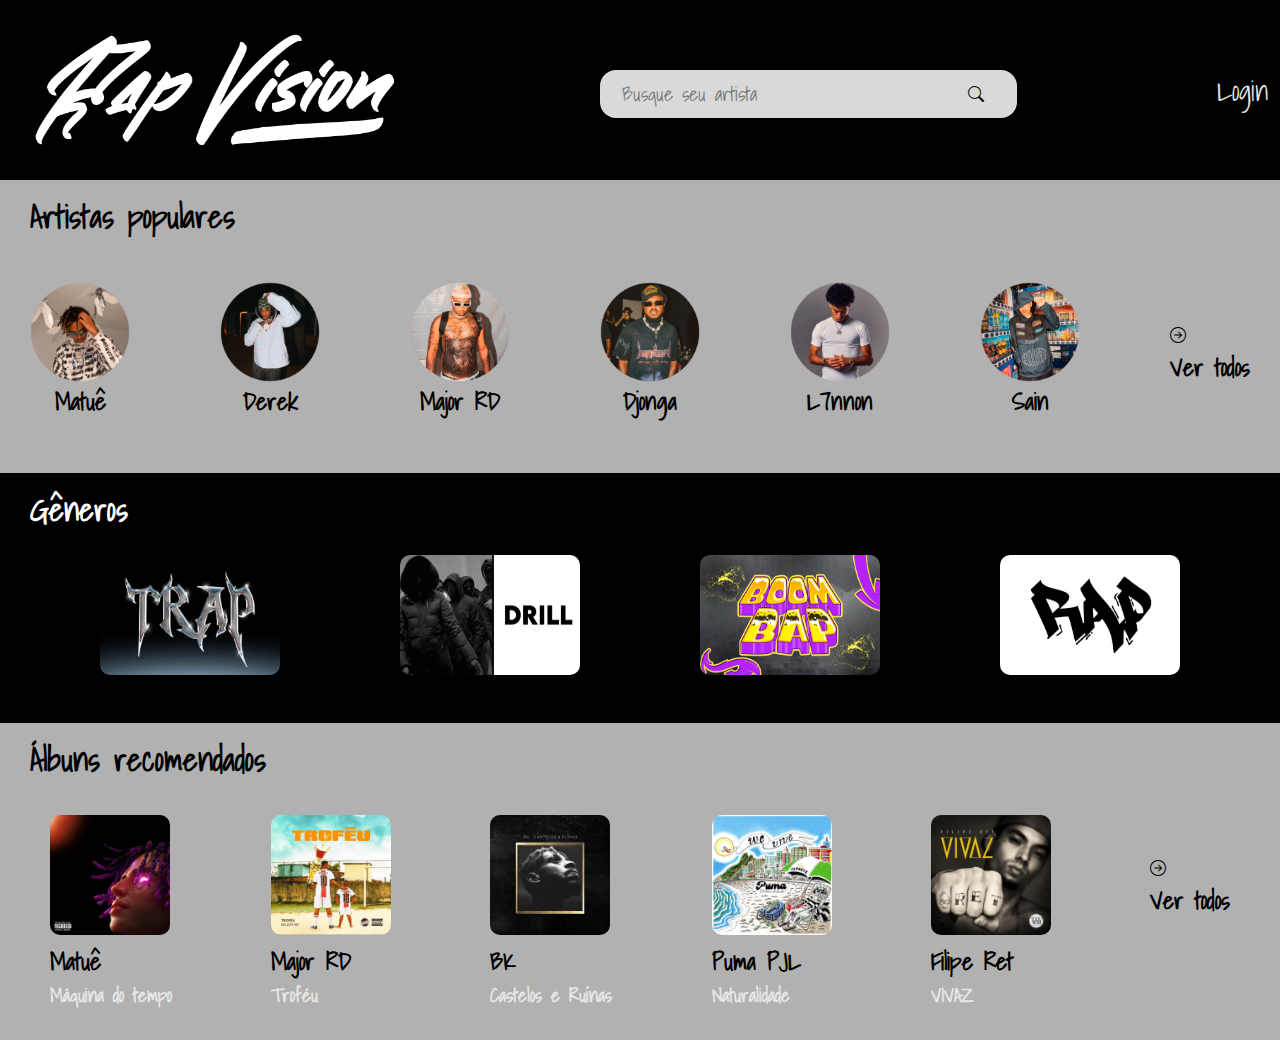
==== index.html @ 78a93616 "iniciando projeto" ====
<!DOCTYPE html>
<html lang="pt-br">
<head>
    <meta charset="UTF-8">
    <meta http-equiv="X-UA-Compatible" content="IE=edge">
    <meta name="viewport" content="width=device-width, initial-scale=1.0">
    <title>Rap Vision</title>
    <link rel="stylesheet" href="style.css">
    <link rel="stylesheet" href="https://cdn.jsdelivr.net/npm/bootstrap-icons@1.11.2/font/bootstrap-icons.min.css">
    <link rel="shortcut icon" href="assets/ic.ico" type="image/x-icon">
</head>
<body>
    <nav>
        <img src="assets/logo.png" alt="logo" >

        <div class="search-wrapper">
            <div class="search">
                <div class="input-wrapper">
                    <input type="text" placeholder="Busque seu artista">
                    <i class="bi bi-search"></i>
                </div>
            </div>
            
        </div>
   
        <div class="login">
            <div class="btn btn-one">
                <span>Login</span>
            </div>
        </div>  
    </nav>
    
    <div class="artistas">
        <h1>Artistas populares</h1>
        <div class="cards">
            <div class="matue">
                <img src="assets/matue.png" alt="matuê">
                <h2>Matuê</h2>
            </div>
            <div class="derek">
                <img src="assets/derek.png" alt="derek">
                <h2>Derek</h2>
            </div>
            <div class="major">
                <img src="assets/major.png" alt="majorrd">
                <h2>Major RD</h2>
            </div>
            <div class="djonga">
                <img src="assets/djonga.png" alt="djonga">
                <h2>Djonga</h2>
            </div>
            <div class="l7">
                <img src="assets/l7.png" alt="l7nnon">
                <h2>L7nnon</h2>
            </div>
            <div class="sain">
                <img src="assets/sain.png" alt="sain">
                <h2>Sain</h2>
            </div>
            <div class="vermais">
                <i class="bi bi-arrow-right-circle"></i>
                <h2>Ver todos</h2>
            </div>
        </div>
    </div>

    <div class="generos">
        <h1>Gêneros</h1>
        <div class="sub-gen">
            <div class="trap">
                <img src="assets/trap.webp" alt="trap">
            </div>
            <div class="drill">
                <img src="assets/drill.webp" alt="drill">
            </div>
            <div class="boom">
                <img src="assets/boombap.webp" alt="boombap">
            </div>
            <div class="rap">
                <img src="assets/rap.webp" alt="rap">
            </div>
        </div>
    </div>

    <div class="albuns">
        <h1>Álbuns recomendados</h1>
        <div class="sub-albuns">
            <div class="album1">
                <img src="assets/maquina_do_tempo.webp" alt="máquina do tempo">
                <h2>Matuê</h2>
                <h3>Máquina do tempo</h3>
            </div>
            <div class="album2">
                <img src="assets/trofeu.webp" alt="troféu">
                <h2>Major RD</h2>
                <h3>Troféu</h3>
            </div>
            <div class="album3">
                <img src="assets/castelos_ruinas.webp" alt="Castelos e Ruínas">
                <h2>BK</h2>
                <h3>Castelos e Ruínas</h3>
            </div>
            <div class="album4">
                <img src="assets/naturalidade.webp" alt="Naturalidade">
                <h2>Puma PJL</h2>
                <h3>Naturalidade</h3>
            </div>
            <div class="album5">
                <img src="assets/vivaz.webp" alt="VIVAZ">
                <h2>Filipe Ret</h2>
                <h3>VIVAZ</h3>
            </div>
            <div class="vermais2">
                <i class="bi bi-arrow-right-circle"></i>
                <h2>Ver todos</h2>
            </div>
        </div>
    </div>
       
</body>
</html>
---- style.css ----
@import url('https://fonts.googleapis.com/css2?family=Lato:wght@400;700&family=Shadows+Into+Light&display=swap');
* {
    font-family: 'Shadows Into Light', cursive;
    margin: 0;
    padding: 0;
    box-sizing: border-box;
}

nav{
    background-color: black;
    width: 100vw;
    height: 180px;
    display: flex;
    align-items: center;
}

nav img{
    margin-left: 30px;
    width: 370px;
    height: 120px;
}

.search-wapper{
    height: 400px;
    display: flex;
    align-items: center;
    justify-content: center;
}

.search {
    width: 417px;
    height: 60px;
    margin-top: 20px;
    margin-left: 200px;
    border: none;
    background-color: #000000;
    
  
}

.input-wrapper{
    padding: 8px 22px;
    display: flex;
    align-items: center;
    gap: 26px;
    background-color: #D9D9D9;
    border-radius: 16px;
}

.input-wrapper i{
    color: rgb(0, 0, 0);
    cursor: pointer;
}

.input-wrapper input{
    background-color: transparent;
    border: none;
    color: rgb(0, 0, 0);
    font-size: 20px;
    width: 320px;
}

.input-wrapper input:focus-visible{
    outline: none;
}

.btn-one {
    font-family: 'Shadows Into Light', cursive;
    font-size: 28px;
    color: #FFF;
    transition: all 0.3s;
    position: relative;
    margin-left: 200px;
    cursor: pointer;
  }
  .btn-one span {
    transition: all 0.3s;
  }
  .btn-one::before {
    content: '';
    position: absolute;
    bottom: 0;
    left: 0;
    width: 100%;
    height: 100%;
    z-index: 1;
    opacity: 0;
    transition: all 0.3s;
    border-top-width: 1px;
    border-bottom-width: 1px;
    border-top-style: solid;
    border-bottom-style: solid;
    border-top-color: rgba(255,255,255,0.5);
    border-bottom-color: rgba(255,255,255,0.5);
    transform: scale(0.1, 1);
  }
  .btn-one:hover span {
    letter-spacing: 2px;
  }
  .btn-one:hover::before {
    opacity: 1; 
    transform: scale(1, 1); 
  }
  .btn-one::after {
    content: '';
    position: absolute;
    bottom: 0;
    left: 0;
    width: 100%;
    height: 100%;
    z-index: 1;
    transition: all 0.3s;
    background-color: rgba(0, 0, 0, 0.1);
  }
  .btn-one:hover::after {
    opacity: 0; 
    transform: scale(0.1, 1);
  }

  .artistas{
    width: 100vw;
    height: 293px;
    background-color: #b1b1b1;
  }

  .artistas h1{
    margin-left: 30px;
    padding-top: 10px;
  }

  .cards{
    display: flex;
    justify-content: space-between;
    margin-top: 40px;
    margin-left: 30px;
    margin-right: 30px;
  }

  .matue{
    display: flex;
    flex-direction: column;
    align-items: center;
    cursor: pointer;
  }

  .matue img{
    width: 100px;
    height: 100px;
  }

  .derek{
    display: flex;
    flex-direction: column;
    align-items: center;
    cursor: pointer;
  }

  .derek img{
    width: 100px;
    height: 100px;
  }

  .major{
    display: flex;
    flex-direction: column;
    align-items: center;
    cursor: pointer;
  }

  .major img{
    width: 100px;
    height: 100px;
  }

  .djonga{
    display: flex;
    flex-direction: column;
    align-items: center;
    cursor: pointer;
  }

  .djonga img{
    width: 100px;
    height: 100px;
  }

  .l7{
    display: flex;
    flex-direction: column;
    align-items: center;
    cursor: pointer;
  }

  .l7 img{
    width: 100px;
    height: 100px;
  }

  .sain{
    display: flex;
    flex-direction: column;
    align-items: center;
    cursor: pointer;
  }

  .sain img{
    width: 100px;
    height: 100px;
  }

  .generos{
    background-color: #000000;
    width: 100vw;
    height: 250px;
  }

  .generos h1{
    color: white;
    margin-left: 30px;
    padding-top: 10px;
  }

  .sub-gen{
    display: flex;
    justify-content: space-around;
    margin-left: 40px;
    margin-right: 40px;
    margin-top: 20px;
  }

  .sub-gen img{
    width: 180px;
    height: 120px;
    border-radius: 10px;
  }

  .albuns{
    width: 100vw;
    height: 317px;
    background-color: #b1b1b1;
  }

  .albuns h1{
    margin-left: 30px;
    padding-top: 10px;
  }

  .albuns h3{
    color: rgb(231, 231, 231);
  }

  .sub-albuns{
    display: flex;
    justify-content: space-around;
    margin-top: 30px;
  }

  .albuns img{
    width: 120px;
    height: 120px;
    border-radius: 10px;
  }

  .vermais{
    margin-top: 40px;
    cursor: pointer;
  }

  .vermais2{
    margin-top: 40px;
    cursor: pointer;
  }
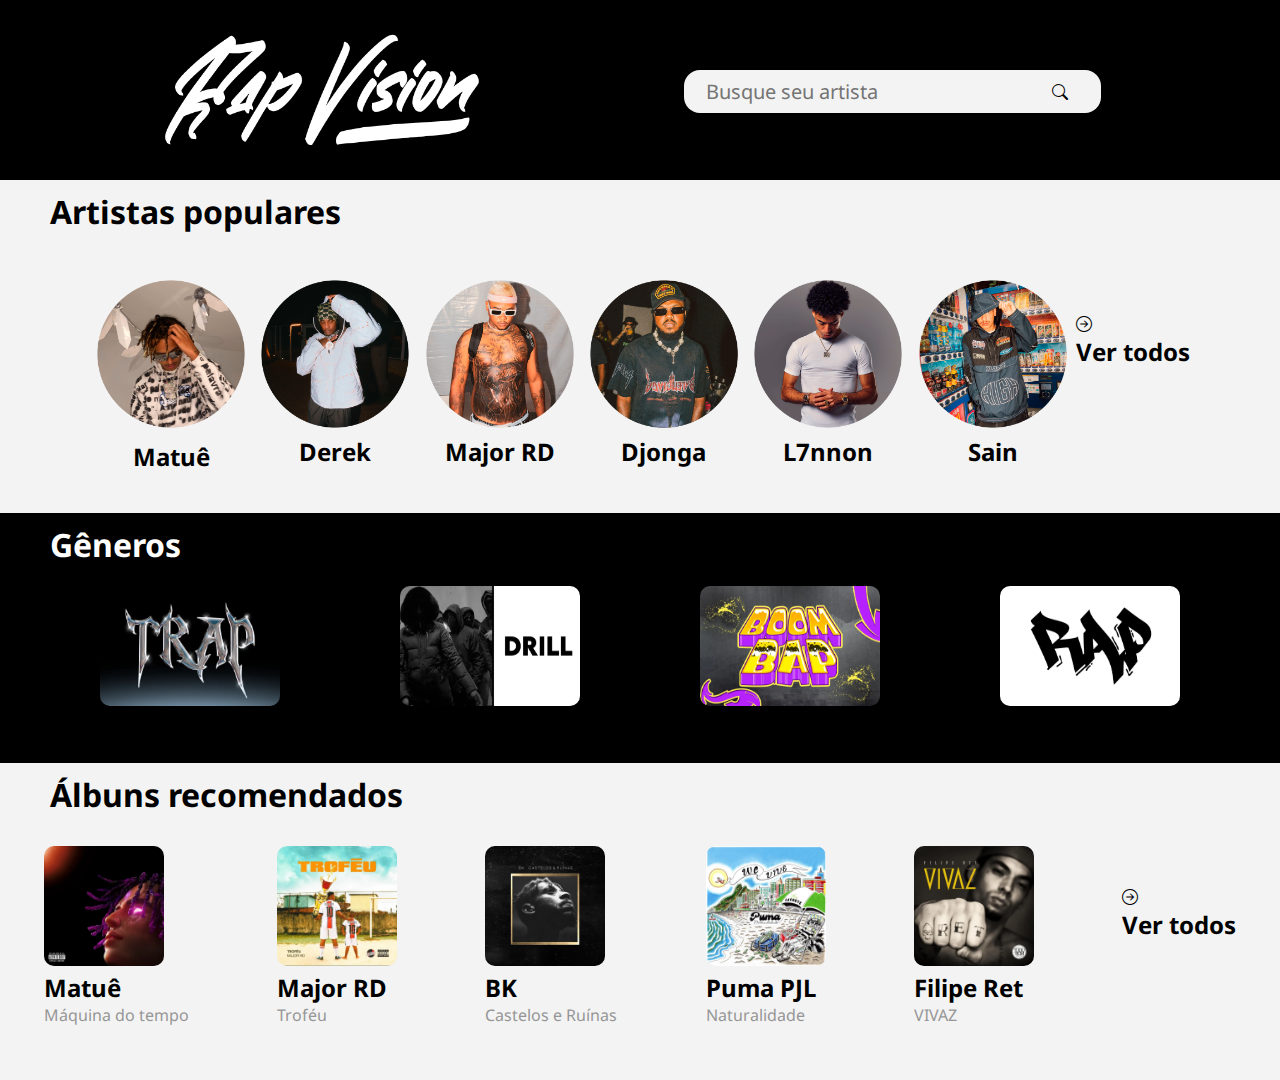
==== commit 014e0bb8: "atualizando" ====
--- a/index.html
+++ b/index.html
@@ -34,8 +34,10 @@
         <h1>Artistas populares</h1>
         <div class="cards">
             <div class="matue">
-                <img src="assets/matue.png" alt="matuê">
-                <h2>Matuê</h2>
+                <a href="matue.html">
+                    <img src="assets/matue.png" alt="matuê">
+                    <h2>Matuê</h2>
+                </a>
             </div>
             <div class="derek">
                 <img src="assets/derek.png" alt="derek">
--- a/style.css
+++ b/style.css
@@ -1,9 +1,11 @@
-@import url('https://fonts.googleapis.com/css2?family=Lato:wght@400;700&family=Shadows+Into+Light&display=swap');
+@import url('https://fonts.googleapis.com/css2?family=Noto+Sans:wght@300;400;500;600;700;800&display=swap');
+
 * {
-    font-family: 'Shadows Into Light', cursive;
+    font-family: 'Noto Sans', sans-serif;
     margin: 0;
     padding: 0;
     box-sizing: border-box;
+    
 }
 
 nav{
@@ -15,7 +17,7 @@
 }
 
 nav img{
-    margin-left: 30px;
+    margin-left: 160px;
     width: 370px;
     height: 120px;
 }
@@ -43,7 +45,7 @@
     display: flex;
     align-items: center;
     gap: 26px;
-    background-color: #D9D9D9;
+    background-color: #f3f3f3;
     border-radius: 16px;
 }
 
@@ -119,21 +121,29 @@
 
   .artistas{
     width: 100vw;
-    height: 293px;
-    background-color: #b1b1b1;
+    height: 333px;
+    background-color: #f3f3f3;
   }
 
   .artistas h1{
-    margin-left: 30px;
+    margin-left: 50px;
     padding-top: 10px;
+ 
   }
 
   .cards{
     display: flex;
     justify-content: space-between;
     margin-top: 40px;
-    margin-left: 30px;
-    margin-right: 30px;
+    margin-left: 90px;
+    margin-right: 90px;
+    
+  }
+
+  .cards a{
+    text-decoration: none;
+    color: black;
+    text-align: center;
   }
 
   .matue{
@@ -141,11 +151,21 @@
     flex-direction: column;
     align-items: center;
     cursor: pointer;
+    overflow: hidden;
   }
 
   .matue img{
-    width: 100px;
-    height: 100px;
+    width: 150px;
+    height: 150px;
+    -webkit-transition: .5s ease; 
+    transition: .5s ease;
+    margin: 6px;
+
+  }
+
+  .matue img:hover{
+    -webkit-transform: scale(1.1);
+    transform: scale(1.1);
   }
 
   .derek{
@@ -153,11 +173,21 @@
     flex-direction: column;
     align-items: center;
     cursor: pointer;
+    overflow: hidden;
   }
 
   .derek img{
-    width: 100px;
-    height: 100px;
+    width: 150px;
+    height: 150px;
+    -webkit-transition: .5s ease; 
+    transition: .5s ease;
+    margin: 6px;
+
+  }
+
+  .derek img:hover{
+    -webkit-transform: scale(1.1);
+    transform: scale(1.1);
   }
 
   .major{
@@ -165,11 +195,21 @@
     flex-direction: column;
     align-items: center;
     cursor: pointer;
+    overflow: hidden;
   }
 
   .major img{
-    width: 100px;
-    height: 100px;
+    width: 150px;
+    height: 150px;
+    -webkit-transition: .5s ease; 
+    transition: .5s ease;
+    margin: 6px;
+
+  }
+
+  .major img:hover{
+    -webkit-transform: scale(1.1);
+    transform: scale(1.1);
   }
 
   .djonga{
@@ -177,11 +217,21 @@
     flex-direction: column;
     align-items: center;
     cursor: pointer;
+    overflow: hidden;
   }
 
   .djonga img{
-    width: 100px;
-    height: 100px;
+    width: 150px;
+    height: 150px;
+    -webkit-transition: .5s ease; 
+    transition: .5s ease;
+    margin: 6px;
+
+  }
+
+  .djonga img:hover{
+    -webkit-transform: scale(1.1);
+    transform: scale(1.1);
   }
 
   .l7{
@@ -189,11 +239,21 @@
     flex-direction: column;
     align-items: center;
     cursor: pointer;
+    overflow: hidden;
   }
 
   .l7 img{
-    width: 100px;
-    height: 100px;
+    width: 150px;
+    height: 150px;
+    -webkit-transition: .5s ease; 
+    transition: .5s ease;
+    margin: 6px;
+
+  }
+
+  .l7 img:hover{
+    -webkit-transform: scale(1.1);
+    transform: scale(1.1);
   }
 
   .sain{
@@ -201,11 +261,21 @@
     flex-direction: column;
     align-items: center;
     cursor: pointer;
+    overflow: hidden;
   }
 
   .sain img{
-    width: 100px;
-    height: 100px;
+    width: 150px;
+    height: 150px;
+    -webkit-transition: .5s ease; 
+    transition: .5s ease;
+    margin: 6px;
+
+  }
+
+  .sain img:hover{
+    -webkit-transform: scale(1.1);
+    transform: scale(1.1);
   }
 
   .generos{
@@ -216,7 +286,7 @@
 
   .generos h1{
     color: white;
-    margin-left: 30px;
+    margin-left: 50px;
     padding-top: 10px;
   }
 
@@ -232,21 +302,25 @@
     width: 180px;
     height: 120px;
     border-radius: 10px;
+    
   }
 
   .albuns{
     width: 100vw;
     height: 317px;
-    background-color: #b1b1b1;
+    background-color: #f3f3f3;
+    
   }
 
   .albuns h1{
-    margin-left: 30px;
+    margin-left: 50px;
     padding-top: 10px;
   }
 
   .albuns h3{
-    color: rgb(231, 231, 231);
+    color: rgb(150, 150, 150);
+    font-size: 16px;
+    font-weight: 400;
   }
 
   .sub-albuns{
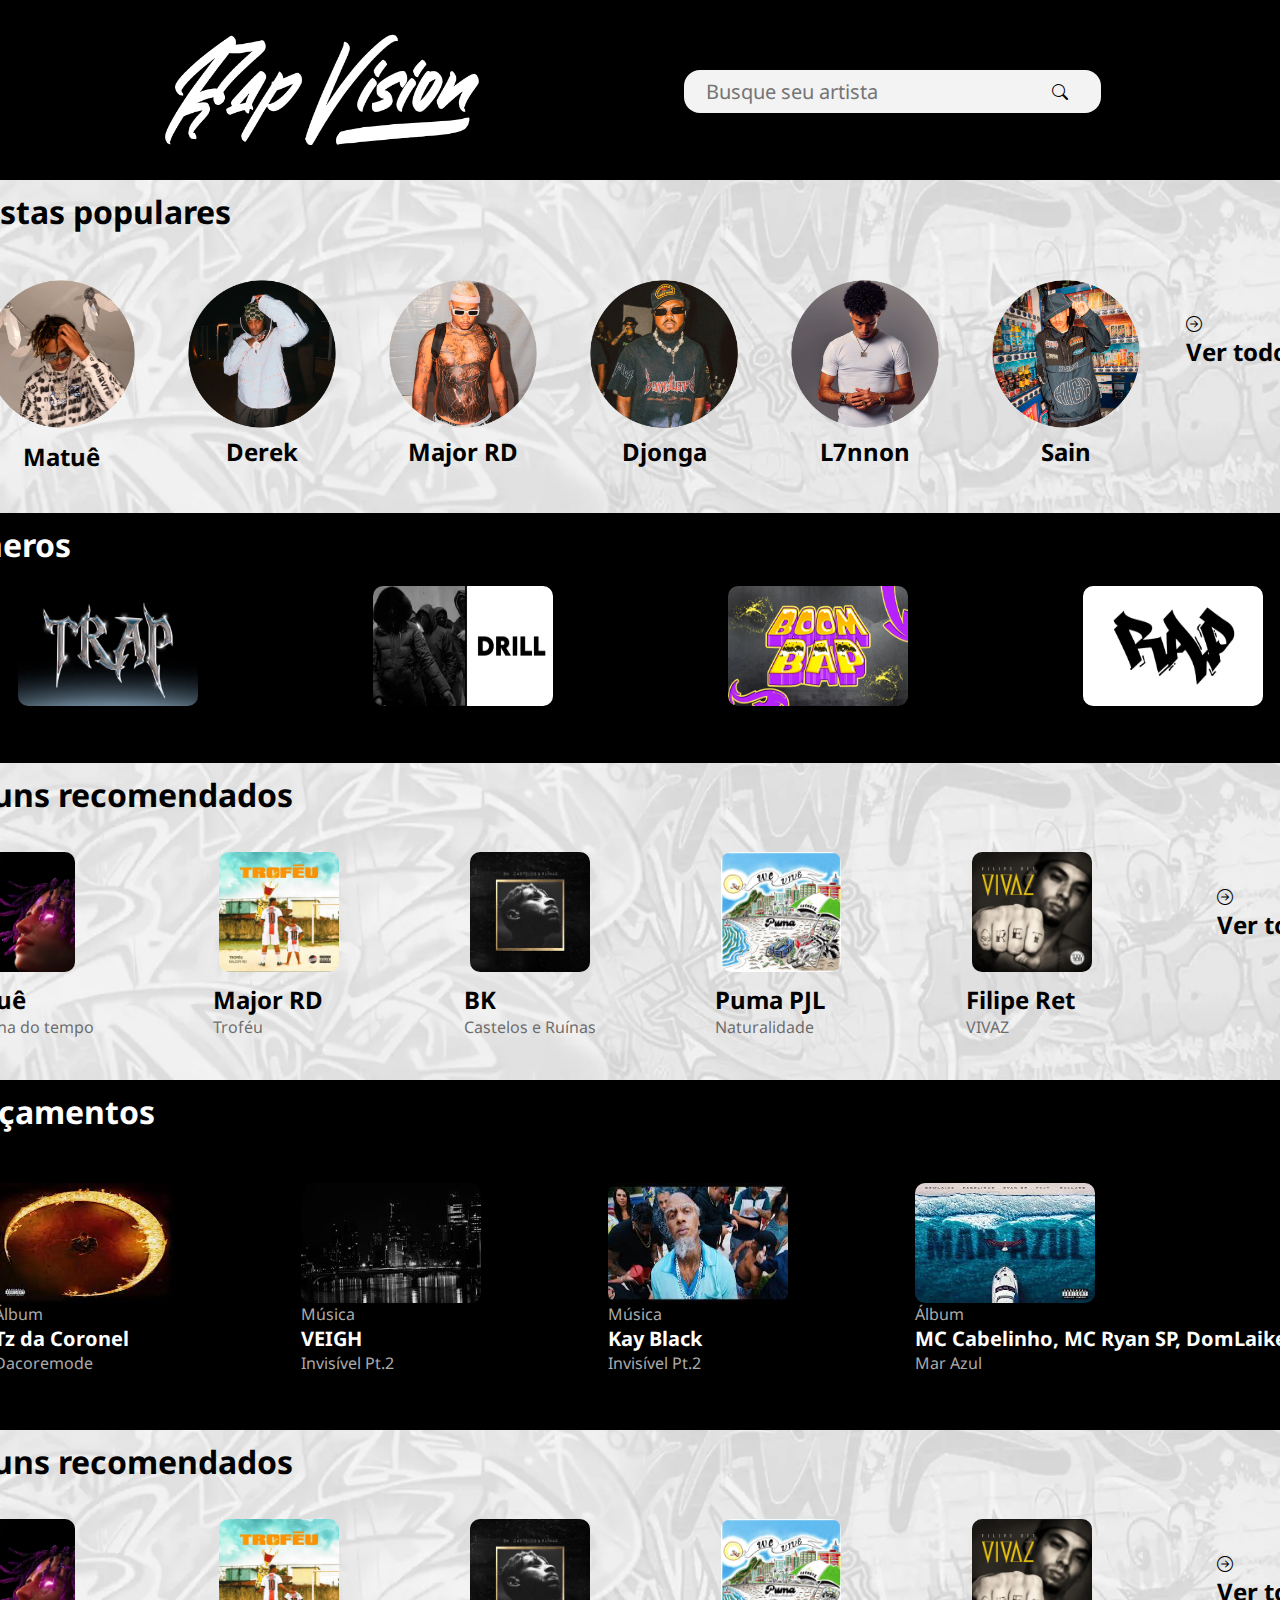
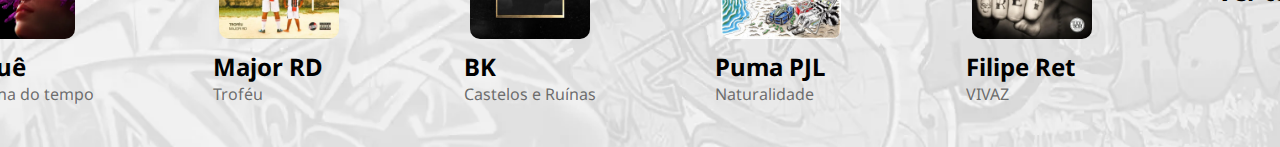
==== commit 232d527f: "Atualizando" ====
--- a/index.html
+++ b/index.html
@@ -1,5 +1,6 @@
 <!DOCTYPE html>
 <html lang="pt-br">
+
 <head>
     <meta charset="UTF-8">
     <meta http-equiv="X-UA-Compatible" content="IE=edge">
@@ -9,9 +10,10 @@
     <link rel="stylesheet" href="https://cdn.jsdelivr.net/npm/bootstrap-icons@1.11.2/font/bootstrap-icons.min.css">
     <link rel="shortcut icon" href="assets/ic.ico" type="image/x-icon">
 </head>
+
 <body>
     <nav>
-        <img src="assets/logo.png" alt="logo" >
+        <img src="assets/logo.png" alt="logo">
 
         <div class="search-wrapper">
             <div class="search">
@@ -20,104 +22,175 @@
                     <i class="bi bi-search"></i>
                 </div>
             </div>
-            
+
         </div>
-   
+
         <div class="login">
             <div class="btn btn-one">
                 <span>Login</span>
             </div>
-        </div>  
+        </div>
     </nav>
-    
-    <div class="artistas">
-        <h1>Artistas populares</h1>
-        <div class="cards">
-            <div class="matue">
-                <a href="matue.html">
-                    <img src="assets/matue.png" alt="matuê">
+
+    <div class="main">
+        <div class="artistas">
+
+            <h1>Artistas populares</h1>
+            <div class="cards">
+                <div class="matue">
+                    <a href="matue.html">
+                        <img src="assets/matue.png" alt="matuê">
+                        <h2>Matuê</h2>
+                    </a>
+                </div>
+                <div class="derek">
+                    <img src="assets/derek.png" alt="derek">
+                    <h2>Derek</h2>
+                </div>
+                <div class="major">
+                    <img src="assets/major.png" alt="majorrd">
+                    <h2>Major RD</h2>
+                </div>
+                <div class="djonga">
+                    <img src="assets/djonga.png" alt="djonga">
+                    <h2>Djonga</h2>
+                </div>
+                <div class="l7">
+                    <img src="assets/l7.png" alt="l7nnon">
+                    <h2>L7nnon</h2>
+                </div>
+                <div class="sain">
+                    <img src="assets/sain.png" alt="sain">
+                    <h2>Sain</h2>
+                </div>
+                <div class="vermais">
+                    <i class="bi bi-arrow-right-circle"></i>
+                    <h2>Ver todos</h2>
+                </div>
+            </div>
+        </div>
+
+        <div class="generos">
+            <h1>Gêneros</h1>
+            <div class="sub-gen">
+                <div class="trap">
+                    <img src="assets/trap.webp" alt="trap">
+                </div>
+                <div class="drill">
+                    <img src="assets/drill.webp" alt="drill">
+                </div>
+                <div class="boom">
+                    <img src="assets/boombap.webp" alt="boombap">
+                </div>
+                <div class="rap">
+                    <img src="assets/rap.webp" alt="rap">
+                </div>
+            </div>
+        </div>
+
+        <div class="albuns">
+            <h1>Álbuns recomendados</h1>
+            <div class="sub-albuns">
+                <div class="album1">
+                    <a href="album_matue.html"><img src="assets/maquina_do_tempo.webp" alt="máquina do tempo"></a>
+                    
                     <h2>Matuê</h2>
-                </a>
+                    <h3>Máquina do tempo</h3>
+                </div>
+                <div class="album2">
+                    <img src="assets/trofeu.webp" alt="troféu">
+                    <h2>Major RD</h2>
+                    <h3>Troféu</h3>
+                </div>
+                <div class="album3">
+                    <img src="assets/castelos_ruinas.webp" alt="Castelos e Ruínas">
+                    <h2>BK</h2>
+                    <h3>Castelos e Ruínas</h3>
+                </div>
+                <div class="album4">
+                    <img src="assets/naturalidade.webp" alt="Naturalidade">
+                    <h2>Puma PJL</h2>
+                    <h3>Naturalidade</h3>
+                </div>
+                <div class="album5">
+                    <img src="assets/vivaz.webp" alt="VIVAZ">
+                    <h2>Filipe Ret</h2>
+                    <h3>VIVAZ</h3>
+                </div>
+                <div class="vermais2">
+                    <i class="bi bi-arrow-right-circle"></i>
+                    <h2>Ver todos</h2>
+                </div>
             </div>
-            <div class="derek">
-                <img src="assets/derek.png" alt="derek">
-                <h2>Derek</h2>
+        </div>
+
+        <div class="lancamentos">
+            <h1>Lançamentos</h1>
+            <div class="fundo-lan">
+                <div class="lan">
+                    <img src="assets/tz.jpg" alt="álbum dacoremode">
+                    <h3>Álbum</h3>
+                    <h2>Tz da Coronel</h2>
+                    <h3>Dacoremode</h3>
+                </div>
+                <div class="lan">
+                    <img src="assets/veigh.jpg" alt="música veigh">
+                    <h3>Música</h3>
+                    <h2>VEIGH</h2>
+                    <h3>Invisível Pt.2</h3>
+                </div>
+                <div class="lan">
+                    <img src="assets/kay black.jpg" alt="música kayblack">
+                    <h3>Música</h3>
+                    <h2>Kay Black</h2>
+                    <h3>Invisível Pt.2</h3>
+                </div>
+                <div class="lan">
+                    <img src="assets/dom layke.jpg" alt="álbum mar azul">
+                    <h3>Álbum</h3>
+                    <h2>MC Cabelinho, MC Ryan SP, DomLaike</h2>
+                    <h3>Mar Azul</h3>
+                </div>
             </div>
-            <div class="major">
-                <img src="assets/major.png" alt="majorrd">
-                <h2>Major RD</h2>
-            </div>
-            <div class="djonga">
-                <img src="assets/djonga.png" alt="djonga">
-                <h2>Djonga</h2>
-            </div>
-            <div class="l7">
-                <img src="assets/l7.png" alt="l7nnon">
-                <h2>L7nnon</h2>
-            </div>
-            <div class="sain">
-                <img src="assets/sain.png" alt="sain">
-                <h2>Sain</h2>
-            </div>
-            <div class="vermais">
-                <i class="bi bi-arrow-right-circle"></i>
-                <h2>Ver todos</h2>
+        </div>
+
+        <div class="albuns">
+            <h1>Álbuns recomendados</h1>
+            <div class="sub-albuns">
+                <div class="album1">
+                    <a href="album_matue.html"><img src="assets/maquina_do_tempo.webp" alt="máquina do tempo"></a>
+                    
+                    <h2>Matuê</h2>
+                    <h3>Máquina do tempo</h3>
+                </div>
+                <div class="album2">
+                    <img src="assets/trofeu.webp" alt="troféu">
+                    <h2>Major RD</h2>
+                    <h3>Troféu</h3>
+                </div>
+                <div class="album3">
+                    <img src="assets/castelos_ruinas.webp" alt="Castelos e Ruínas">
+                    <h2>BK</h2>
+                    <h3>Castelos e Ruínas</h3>
+                </div>
+                <div class="album4">
+                    <img src="assets/naturalidade.webp" alt="Naturalidade">
+                    <h2>Puma PJL</h2>
+                    <h3>Naturalidade</h3>
+                </div>
+                <div class="album5">
+                    <img src="assets/vivaz.webp" alt="VIVAZ">
+                    <h2>Filipe Ret</h2>
+                    <h3>VIVAZ</h3>
+                </div>
+                <div class="vermais2">
+                    <i class="bi bi-arrow-right-circle"></i>
+                    <h2>Ver todos</h2>
+                </div>
             </div>
         </div>
     </div>
 
-    <div class="generos">
-        <h1>Gêneros</h1>
-        <div class="sub-gen">
-            <div class="trap">
-                <img src="assets/trap.webp" alt="trap">
-            </div>
-            <div class="drill">
-                <img src="assets/drill.webp" alt="drill">
-            </div>
-            <div class="boom">
-                <img src="assets/boombap.webp" alt="boombap">
-            </div>
-            <div class="rap">
-                <img src="assets/rap.webp" alt="rap">
-            </div>
-        </div>
-    </div>
+</body>
 
-    <div class="albuns">
-        <h1>Álbuns recomendados</h1>
-        <div class="sub-albuns">
-            <div class="album1">
-                <img src="assets/maquina_do_tempo.webp" alt="máquina do tempo">
-                <h2>Matuê</h2>
-                <h3>Máquina do tempo</h3>
-            </div>
-            <div class="album2">
-                <img src="assets/trofeu.webp" alt="troféu">
-                <h2>Major RD</h2>
-                <h3>Troféu</h3>
-            </div>
-            <div class="album3">
-                <img src="assets/castelos_ruinas.webp" alt="Castelos e Ruínas">
-                <h2>BK</h2>
-                <h3>Castelos e Ruínas</h3>
-            </div>
-            <div class="album4">
-                <img src="assets/naturalidade.webp" alt="Naturalidade">
-                <h2>Puma PJL</h2>
-                <h3>Naturalidade</h3>
-            </div>
-            <div class="album5">
-                <img src="assets/vivaz.webp" alt="VIVAZ">
-                <h2>Filipe Ret</h2>
-                <h3>VIVAZ</h3>
-            </div>
-            <div class="vermais2">
-                <i class="bi bi-arrow-right-circle"></i>
-                <h2>Ver todos</h2>
-            </div>
-        </div>
-    </div>
-       
-</body>
 </html>--- a/style.css
+++ b/style.css
@@ -4,8 +4,11 @@
     font-family: 'Noto Sans', sans-serif;
     margin: 0;
     padding: 0;
-    box-sizing: border-box;
-    
+    box-sizing: border-box; 
+}
+
+body{
+  
 }
 
 nav{
@@ -119,10 +122,19 @@
     transform: scale(0.1, 1);
   }
 
+  .main{
+    display: flex;
+    flex-direction: column;
+    align-items: center;
+  }
+
   .artistas{
-    width: 100vw;
+    width: 1500px;
     height: 333px;
-    background-color: #f3f3f3;
+    
+    background-image: url("assets/background3.webp");
+    background-repeat: no-repeat;
+    background-size: 1500px 333px;
   }
 
   .artistas h1{
@@ -137,7 +149,6 @@
     margin-top: 40px;
     margin-left: 90px;
     margin-right: 90px;
-    
   }
 
   .cards a{
@@ -280,7 +291,7 @@
 
   .generos{
     background-color: #000000;
-    width: 100vw;
+    width: 1500px;
     height: 250px;
   }
 
@@ -306,10 +317,12 @@
   }
 
   .albuns{
-    width: 100vw;
+    width: 1500px;
     height: 317px;
     background-color: #f3f3f3;
-    
+    background-image: url("assets/background3.webp");
+    background-repeat: no-repeat;
+    background-size: 1500px 317px;
   }
 
   .albuns h1{
@@ -318,7 +331,7 @@
   }
 
   .albuns h3{
-    color: rgb(150, 150, 150);
+    color: rgba(92, 92, 92, 0.895);
     font-size: 16px;
     font-weight: 400;
   }
@@ -333,6 +346,15 @@
     width: 120px;
     height: 120px;
     border-radius: 10px;
+    -webkit-transition: .5s ease; 
+    transition: .5s ease;
+    margin: 6px;
+    cursor: pointer;
+  }
+
+  .albuns img:hover{
+    -webkit-transform: scale(1.1);
+    transform: scale(1.1);
   }
 
   .vermais{
@@ -345,5 +367,48 @@
     cursor: pointer;
   }
 
-
+  .lancamentos{
+    background-color: #000000;
+    width: 1500px;
+    height: 350px;
+  }
+
+  .lancamentos h1{
+    color: white;
+    margin-left: 50px;
+    padding-top: 10px;
+  }
+
+  .fundo-lan{
+    display: flex;
+    justify-content: space-around;
+    margin-left: 40px;
+    margin-right: 40px;
+    margin-top: 20px;
+  }
+
+  .lan img{
+    width: 180px;
+    height: 120px;
+    border-radius: 10px;
+  }
+
+  .lan{
+    display: flex;
+    flex-direction: column;
+    margin-top: 30px;
+  }
+
+  .lan h3{
+    color: rgb(171, 171, 171);
+    font-size: 16px;
+    font-weight: 400;
+  }
+
+  .lan h2{
+    color: white;
+    font-size: 20px;
+  }
+
+  
   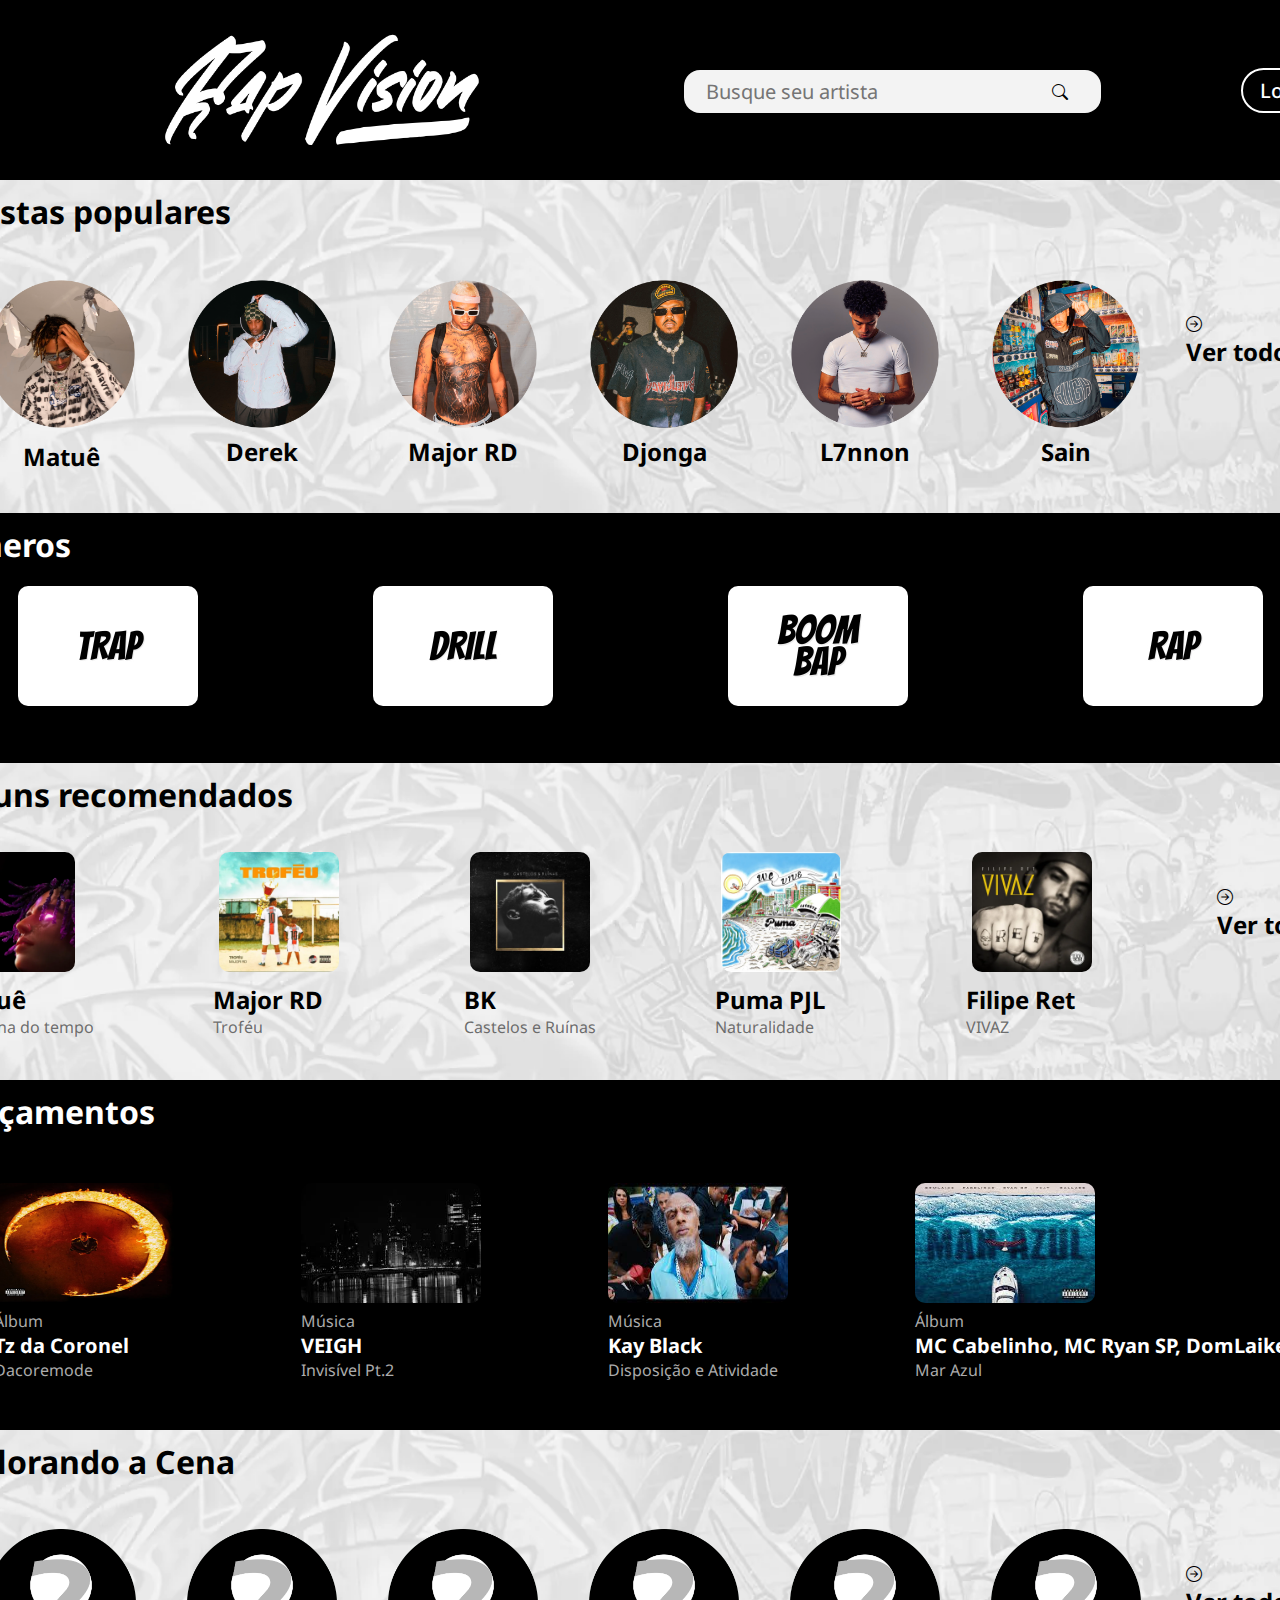
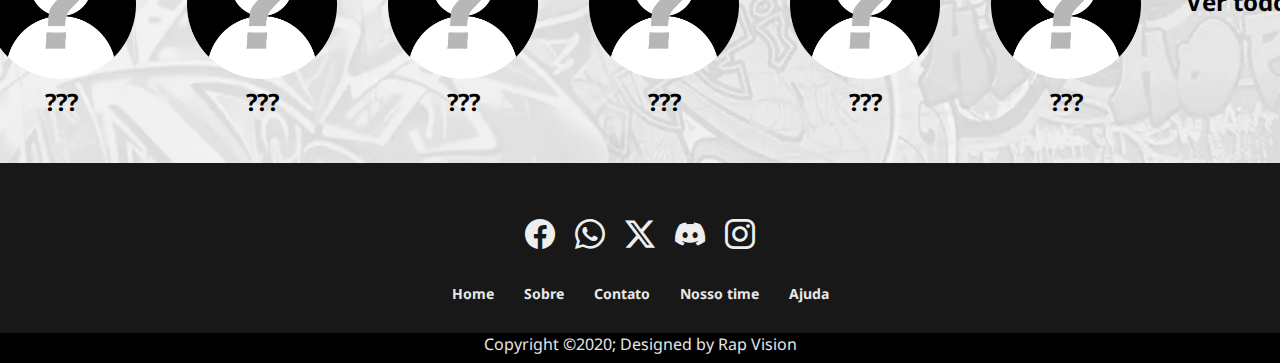
==== commit d66cd8b3: "Atualizando" ====
--- a/index.html
+++ b/index.html
@@ -26,15 +26,14 @@
         </div>
 
         <div class="login">
-            <div class="btn btn-one">
-                <span>Login</span>
+            <div class="btn">
+                <a href="login.html"><span>Login</span></a>
             </div>
         </div>
     </nav>
 
     <div class="main">
         <div class="artistas">
-
             <h1>Artistas populares</h1>
             <div class="cards">
                 <div class="matue">
@@ -74,16 +73,16 @@
             <h1>Gêneros</h1>
             <div class="sub-gen">
                 <div class="trap">
-                    <img src="assets/trap.webp" alt="trap">
+                    <img src="assets/trap (1).webp" alt="trap">
                 </div>
                 <div class="drill">
-                    <img src="assets/drill.webp" alt="drill">
+                    <img src="assets/drill (1).webp" alt="drill">
                 </div>
                 <div class="boom">
-                    <img src="assets/boombap.webp" alt="boombap">
+                    <img src="assets/boom_bap.webp" alt="boombap">
                 </div>
                 <div class="rap">
-                    <img src="assets/rap.webp" alt="rap">
+                    <img src="assets/rap (1).webp" alt="rap">
                 </div>
             </div>
         </div>
@@ -128,7 +127,7 @@
             <h1>Lançamentos</h1>
             <div class="fundo-lan">
                 <div class="lan">
-                    <img src="assets/tz.jpg" alt="álbum dacoremode">
+                    <img src="assets/capa-e-contra-tz-da-coronel-1-.webp" alt="álbum dacoremode">
                     <h3>Álbum</h3>
                     <h2>Tz da Coronel</h2>
                     <h3>Dacoremode</h3>
@@ -143,7 +142,7 @@
                     <img src="assets/kay black.jpg" alt="música kayblack">
                     <h3>Música</h3>
                     <h2>Kay Black</h2>
-                    <h3>Invisível Pt.2</h3>
+                    <h3>Disposição e Atividade</h3>
                 </div>
                 <div class="lan">
                     <img src="assets/dom layke.jpg" alt="álbum mar azul">
@@ -153,42 +152,59 @@
                 </div>
             </div>
         </div>
-
-        <div class="albuns">
-            <h1>Álbuns recomendados</h1>
-            <div class="sub-albuns">
-                <div class="album1">
-                    <a href="album_matue.html"><img src="assets/maquina_do_tempo.webp" alt="máquina do tempo"></a>
-                    
-                    <h2>Matuê</h2>
-                    <h3>Máquina do tempo</h3>
-                </div>
-                <div class="album2">
-                    <img src="assets/trofeu.webp" alt="troféu">
-                    <h2>Major RD</h2>
-                    <h3>Troféu</h3>
-                </div>
-                <div class="album3">
-                    <img src="assets/castelos_ruinas.webp" alt="Castelos e Ruínas">
-                    <h2>BK</h2>
-                    <h3>Castelos e Ruínas</h3>
-                </div>
-                <div class="album4">
-                    <img src="assets/naturalidade.webp" alt="Naturalidade">
-                    <h2>Puma PJL</h2>
-                    <h3>Naturalidade</h3>
-                </div>
-                <div class="album5">
-                    <img src="assets/vivaz.webp" alt="VIVAZ">
-                    <h2>Filipe Ret</h2>
-                    <h3>VIVAZ</h3>
-                </div>
-                <div class="vermais2">
+        
+        <div class="artistas">
+            <h1>Explorando a Cena</h1>
+            <div class="cards">
+                <div class="matue">
+                        <img src="assets/unknow.webp" alt="desconhecido">
+                        <h2>???</h2>
+                </div>
+                <div class="derek">
+                    <img src="assets/unknow.webp" alt="desconhecido">
+                    <h2>???</h2>
+                </div>
+                <div class="major">
+                    <img src="assets/unknow.webp" alt="desconhecido">
+                    <h2>???</h2>
+                </div>
+                <div class="djonga">
+                    <img src="assets/unknow.webp" alt="desconhecido">
+                    <h2>???</h2>
+                </div>
+                <div class="l7">
+                    <img src="assets/unknow.webp" alt="desconhecido">
+                    <h2>???</h2>
+                </div>
+                <div class="sain">
+                    <img src="assets/unknow.webp" alt="desconhecido">
+                    <h2>???</h2>
+                </div>
+                <div class="vermais">
                     <i class="bi bi-arrow-right-circle"></i>
                     <h2>Ver todos</h2>
                 </div>
             </div>
         </div>
+
+        <footer>
+           
+            <div class="icons">
+                <i class="bi bi-facebook"></i>
+                <i class="bi bi-whatsapp"></i>
+                <i class="bi bi-twitter-x"></i>
+                <i class="bi bi-discord"></i>
+                <i class="bi bi-instagram"></i>
+            </div>
+            <div class="sobre">
+                <h3>Home</h3>
+                <h3>Sobre</h3>
+                <h3>Contato</h3>
+                <h3>Nosso time</h3>
+                <h3>Ajuda</h3>
+            </div>
+            <div class="end"><p>Copyright <span>&copy</span>2020; Designed by Rap Vision</p></div>
+        </footer>
     </div>
 
 </body>
--- a/style.css
+++ b/style.css
@@ -1,414 +1,464 @@
 @import url('https://fonts.googleapis.com/css2?family=Noto+Sans:wght@300;400;500;600;700;800&display=swap');
 
 * {
-    font-family: 'Noto Sans', sans-serif;
-    margin: 0;
-    padding: 0;
-    box-sizing: border-box; 
-}
-
-body{
-  
-}
-
-nav{
-    background-color: black;
-    width: 100vw;
-    height: 180px;
-    display: flex;
-    align-items: center;
-}
-
-nav img{
-    margin-left: 160px;
-    width: 370px;
-    height: 120px;
-}
-
-.search-wapper{
-    height: 400px;
-    display: flex;
-    align-items: center;
-    justify-content: center;
+  font-family: 'Noto Sans', sans-serif;
+  margin: 0;
+  padding: 0;
+  box-sizing: border-box;
+}
+
+body {}
+
+nav {
+  background-color: black;
+  width: 100vw;
+  height: 180px;
+  display: flex;
+  align-items: center;
+}
+
+nav img {
+  margin-left: 160px;
+  width: 370px;
+  height: 120px;
+}
+
+.search-wapper {
+  height: 400px;
+  display: flex;
+  align-items: center;
+  justify-content: center;
 }
 
 .search {
-    width: 417px;
-    height: 60px;
-    margin-top: 20px;
-    margin-left: 200px;
-    border: none;
-    background-color: #000000;
-    
-  
-}
-
-.input-wrapper{
-    padding: 8px 22px;
-    display: flex;
-    align-items: center;
-    gap: 26px;
-    background-color: #f3f3f3;
-    border-radius: 16px;
-}
-
-.input-wrapper i{
-    color: rgb(0, 0, 0);
-    cursor: pointer;
-}
-
-.input-wrapper input{
-    background-color: transparent;
-    border: none;
-    color: rgb(0, 0, 0);
-    font-size: 20px;
-    width: 320px;
-}
-
-.input-wrapper input:focus-visible{
-    outline: none;
-}
-
-.btn-one {
-    font-family: 'Shadows Into Light', cursive;
-    font-size: 28px;
-    color: #FFF;
-    transition: all 0.3s;
-    position: relative;
-    margin-left: 200px;
-    cursor: pointer;
-  }
-  .btn-one span {
-    transition: all 0.3s;
-  }
-  .btn-one::before {
-    content: '';
-    position: absolute;
-    bottom: 0;
-    left: 0;
-    width: 100%;
-    height: 100%;
-    z-index: 1;
-    opacity: 0;
-    transition: all 0.3s;
-    border-top-width: 1px;
-    border-bottom-width: 1px;
-    border-top-style: solid;
-    border-bottom-style: solid;
-    border-top-color: rgba(255,255,255,0.5);
-    border-bottom-color: rgba(255,255,255,0.5);
-    transform: scale(0.1, 1);
-  }
-  .btn-one:hover span {
-    letter-spacing: 2px;
-  }
-  .btn-one:hover::before {
-    opacity: 1; 
-    transform: scale(1, 1); 
-  }
-  .btn-one::after {
-    content: '';
-    position: absolute;
-    bottom: 0;
-    left: 0;
-    width: 100%;
-    height: 100%;
-    z-index: 1;
-    transition: all 0.3s;
-    background-color: rgba(0, 0, 0, 0.1);
-  }
-  .btn-one:hover::after {
-    opacity: 0; 
-    transform: scale(0.1, 1);
-  }
-
-  .main{
-    display: flex;
-    flex-direction: column;
-    align-items: center;
-  }
-
-  .artistas{
-    width: 1500px;
-    height: 333px;
-    
-    background-image: url("assets/background3.webp");
-    background-repeat: no-repeat;
-    background-size: 1500px 333px;
-  }
-
-  .artistas h1{
-    margin-left: 50px;
-    padding-top: 10px;
- 
-  }
-
-  .cards{
-    display: flex;
-    justify-content: space-between;
-    margin-top: 40px;
-    margin-left: 90px;
-    margin-right: 90px;
-  }
-
-  .cards a{
-    text-decoration: none;
-    color: black;
-    text-align: center;
-  }
-
-  .matue{
-    display: flex;
-    flex-direction: column;
-    align-items: center;
-    cursor: pointer;
-    overflow: hidden;
-  }
-
-  .matue img{
-    width: 150px;
-    height: 150px;
-    -webkit-transition: .5s ease; 
-    transition: .5s ease;
-    margin: 6px;
-
-  }
-
-  .matue img:hover{
-    -webkit-transform: scale(1.1);
-    transform: scale(1.1);
-  }
-
-  .derek{
-    display: flex;
-    flex-direction: column;
-    align-items: center;
-    cursor: pointer;
-    overflow: hidden;
-  }
-
-  .derek img{
-    width: 150px;
-    height: 150px;
-    -webkit-transition: .5s ease; 
-    transition: .5s ease;
-    margin: 6px;
-
-  }
-
-  .derek img:hover{
-    -webkit-transform: scale(1.1);
-    transform: scale(1.1);
-  }
-
-  .major{
-    display: flex;
-    flex-direction: column;
-    align-items: center;
-    cursor: pointer;
-    overflow: hidden;
-  }
-
-  .major img{
-    width: 150px;
-    height: 150px;
-    -webkit-transition: .5s ease; 
-    transition: .5s ease;
-    margin: 6px;
-
-  }
-
-  .major img:hover{
-    -webkit-transform: scale(1.1);
-    transform: scale(1.1);
-  }
-
-  .djonga{
-    display: flex;
-    flex-direction: column;
-    align-items: center;
-    cursor: pointer;
-    overflow: hidden;
-  }
-
-  .djonga img{
-    width: 150px;
-    height: 150px;
-    -webkit-transition: .5s ease; 
-    transition: .5s ease;
-    margin: 6px;
-
-  }
-
-  .djonga img:hover{
-    -webkit-transform: scale(1.1);
-    transform: scale(1.1);
-  }
-
-  .l7{
-    display: flex;
-    flex-direction: column;
-    align-items: center;
-    cursor: pointer;
-    overflow: hidden;
-  }
-
-  .l7 img{
-    width: 150px;
-    height: 150px;
-    -webkit-transition: .5s ease; 
-    transition: .5s ease;
-    margin: 6px;
-
-  }
-
-  .l7 img:hover{
-    -webkit-transform: scale(1.1);
-    transform: scale(1.1);
-  }
-
-  .sain{
-    display: flex;
-    flex-direction: column;
-    align-items: center;
-    cursor: pointer;
-    overflow: hidden;
-  }
-
-  .sain img{
-    width: 150px;
-    height: 150px;
-    -webkit-transition: .5s ease; 
-    transition: .5s ease;
-    margin: 6px;
-
-  }
-
-  .sain img:hover{
-    -webkit-transform: scale(1.1);
-    transform: scale(1.1);
-  }
-
-  .generos{
-    background-color: #000000;
-    width: 1500px;
-    height: 250px;
-  }
-
-  .generos h1{
-    color: white;
-    margin-left: 50px;
-    padding-top: 10px;
-  }
-
-  .sub-gen{
-    display: flex;
-    justify-content: space-around;
-    margin-left: 40px;
-    margin-right: 40px;
-    margin-top: 20px;
-  }
-
-  .sub-gen img{
-    width: 180px;
-    height: 120px;
-    border-radius: 10px;
-    
-  }
-
-  .albuns{
-    width: 1500px;
-    height: 317px;
-    background-color: #f3f3f3;
-    background-image: url("assets/background3.webp");
-    background-repeat: no-repeat;
-    background-size: 1500px 317px;
-  }
-
-  .albuns h1{
-    margin-left: 50px;
-    padding-top: 10px;
-  }
-
-  .albuns h3{
-    color: rgba(92, 92, 92, 0.895);
-    font-size: 16px;
-    font-weight: 400;
-  }
-
-  .sub-albuns{
-    display: flex;
-    justify-content: space-around;
-    margin-top: 30px;
-  }
-
-  .albuns img{
-    width: 120px;
-    height: 120px;
-    border-radius: 10px;
-    -webkit-transition: .5s ease; 
-    transition: .5s ease;
-    margin: 6px;
-    cursor: pointer;
-  }
-
-  .albuns img:hover{
-    -webkit-transform: scale(1.1);
-    transform: scale(1.1);
-  }
-
-  .vermais{
-    margin-top: 40px;
-    cursor: pointer;
-  }
-
-  .vermais2{
-    margin-top: 40px;
-    cursor: pointer;
-  }
-
-  .lancamentos{
-    background-color: #000000;
-    width: 1500px;
-    height: 350px;
-  }
-
-  .lancamentos h1{
-    color: white;
-    margin-left: 50px;
-    padding-top: 10px;
-  }
-
-  .fundo-lan{
-    display: flex;
-    justify-content: space-around;
-    margin-left: 40px;
-    margin-right: 40px;
-    margin-top: 20px;
-  }
-
-  .lan img{
-    width: 180px;
-    height: 120px;
-    border-radius: 10px;
-  }
-
-  .lan{
-    display: flex;
-    flex-direction: column;
-    margin-top: 30px;
-  }
-
-  .lan h3{
-    color: rgb(171, 171, 171);
-    font-size: 16px;
-    font-weight: 400;
-  }
-
-  .lan h2{
-    color: white;
-    font-size: 20px;
-  }
-
-  
-  +  width: 417px;
+  height: 60px;
+  margin-top: 20px;
+  margin-left: 200px;
+  border: none;
+  background-color: #000000;
+
+
+}
+
+.input-wrapper {
+  padding: 8px 22px;
+  display: flex;
+  align-items: center;
+  gap: 26px;
+  background-color: #f3f3f3;
+  border-radius: 16px;
+}
+
+.input-wrapper i {
+  color: rgb(0, 0, 0);
+  cursor: pointer;
+}
+
+.input-wrapper input {
+  background-color: transparent;
+  border: none;
+  color: rgb(0, 0, 0);
+  font-size: 20px;
+  width: 320px;
+}
+
+.input-wrapper input:focus-visible {
+  outline: none;
+}
+
+.btn{
+  border: 2px solid white;
+  border-radius: 40px;
+  color: white;
+  cursor: pointer;
+  background-color: #000000;
+  width: 90px;
+  height: 45px;
+  display: flex;
+  justify-content: center;
+  align-items: center;
+  font-size: 20px;
+  font-weight: 500;
+  margin-left: 140px;
+}
+
+.btn a{
+  text-decoration: none;
+  color: white;
+}
+
+.btn:hover{
+  background-color: rgb(105, 105, 105);
+  color: black
+}
+
+.main {
+  display: flex;
+  flex-direction: column;
+  align-items: center;
+}
+
+.artistas {
+  width: 1500px;
+  height: 333px;
+
+  background-image: url("assets/background3.webp");
+  background-repeat: no-repeat;
+  background-size: 1500px 333px;
+}
+
+.artistas h1 {
+  margin-left: 50px;
+  padding-top: 10px;
+
+}
+
+.cards {
+  display: flex;
+  justify-content: space-between;
+  margin-top: 40px;
+  margin-left: 90px;
+  margin-right: 90px;
+}
+
+.cards a {
+  text-decoration: none;
+  color: black;
+  text-align: center;
+}
+
+.matue {
+  display: flex;
+  flex-direction: column;
+  align-items: center;
+  cursor: pointer;
+  overflow: hidden;
+}
+
+.matue img {
+  width: 150px;
+  height: 150px;
+  -webkit-transition: .5s ease;
+  transition: .5s ease;
+  margin: 6px;
+
+}
+
+.matue img:hover {
+  -webkit-transform: scale(1.1);
+  transform: scale(1.1);
+}
+
+.derek {
+  display: flex;
+  flex-direction: column;
+  align-items: center;
+  cursor: pointer;
+  overflow: hidden;
+}
+
+.derek img {
+  width: 150px;
+  height: 150px;
+  -webkit-transition: .5s ease;
+  transition: .5s ease;
+  margin: 6px;
+
+}
+
+.derek img:hover {
+  -webkit-transform: scale(1.1);
+  transform: scale(1.1);
+}
+
+.major {
+  display: flex;
+  flex-direction: column;
+  align-items: center;
+  cursor: pointer;
+  overflow: hidden;
+}
+
+.major img {
+  width: 150px;
+  height: 150px;
+  -webkit-transition: .5s ease;
+  transition: .5s ease;
+  margin: 6px;
+
+}
+
+.major img:hover {
+  -webkit-transform: scale(1.1);
+  transform: scale(1.1);
+}
+
+.djonga {
+  display: flex;
+  flex-direction: column;
+  align-items: center;
+  cursor: pointer;
+  overflow: hidden;
+}
+
+.djonga img {
+  width: 150px;
+  height: 150px;
+  -webkit-transition: .5s ease;
+  transition: .5s ease;
+  margin: 6px;
+
+}
+
+.djonga img:hover {
+  -webkit-transform: scale(1.1);
+  transform: scale(1.1);
+}
+
+.l7 {
+  display: flex;
+  flex-direction: column;
+  align-items: center;
+  cursor: pointer;
+  overflow: hidden;
+}
+
+.l7 img {
+  width: 150px;
+  height: 150px;
+  -webkit-transition: .5s ease;
+  transition: .5s ease;
+  margin: 6px;
+
+}
+
+.l7 img:hover {
+  -webkit-transform: scale(1.1);
+  transform: scale(1.1);
+}
+
+.sain {
+  display: flex;
+  flex-direction: column;
+  align-items: center;
+  cursor: pointer;
+  overflow: hidden;
+}
+
+.sain img {
+  width: 150px;
+  height: 150px;
+  -webkit-transition: .5s ease;
+  transition: .5s ease;
+  margin: 6px;
+
+}
+
+.sain img:hover {
+  -webkit-transform: scale(1.1);
+  transform: scale(1.1);
+}
+
+.generos {
+  background-color: #000000;
+  width: 1500px;
+  height: 250px;
+}
+
+.generos h1 {
+  color: white;
+  margin-left: 50px;
+  padding-top: 10px;
+}
+
+.sub-gen {
+  display: flex;
+  justify-content: space-around;
+  margin-left: 40px;
+  margin-right: 40px;
+  margin-top: 20px;
+}
+
+.sub-gen img {
+  width: 180px;
+  height: 120px;
+  border-radius: 10px;
+
+}
+
+.albuns {
+  width: 1500px;
+  height: 317px;
+  background-color: #f3f3f3;
+  background-image: url("assets/background3.webp");
+  background-repeat: no-repeat;
+  background-size: 1500px 317px;
+}
+
+.albuns h1 {
+  margin-left: 50px;
+  padding-top: 10px;
+}
+
+.albuns h3 {
+  color: rgba(92, 92, 92, 0.895);
+  font-size: 16px;
+  font-weight: 400;
+}
+
+.sub-albuns {
+  display: flex;
+  justify-content: space-around;
+  margin-top: 30px;
+}
+
+.albuns img {
+  width: 120px;
+  height: 120px;
+  border-radius: 10px;
+  -webkit-transition: .5s ease;
+  transition: .5s ease;
+  margin: 6px;
+  cursor: pointer;
+}
+
+.albuns img:hover {
+  -webkit-transform: scale(1.1);
+  transform: scale(1.1);
+}
+
+.vermais {
+  margin-top: 40px;
+  cursor: pointer;
+}
+
+.vermais2 {
+  margin-top: 40px;
+  cursor: pointer;
+}
+
+.lancamentos {
+  background-color: #000000;
+  width: 1500px;
+  height: 350px;
+}
+
+.lancamentos h1 {
+  color: white;
+  margin-left: 50px;
+  padding-top: 10px;
+}
+
+.fundo-lan {
+  display: flex;
+  justify-content: space-around;
+  margin-left: 40px;
+  margin-right: 40px;
+  margin-top: 20px;
+}
+
+.lan img {
+  width: 180px;
+  height: 120px;
+  border-radius: 10px;
+  margin-bottom: 7px;
+}
+
+.lan {
+  display: flex;
+  flex-direction: column;
+  margin-top: 30px;
+}
+
+.lan h3 {
+  color: rgb(171, 171, 171);
+  font-size: 16px;
+  font-weight: 400;
+}
+
+.lan h2 {
+  color: white;
+  font-size: 20px;
+}
+
+
+.desconhecido {
+  display: flex;
+  flex-direction: column;
+  align-items: center;
+  cursor: pointer;
+  overflow: hidden;
+}
+
+.desconhecido img {
+  width: 150px;
+  height: 150px;
+  -webkit-transition: .5s ease;
+  transition: .5s ease;
+  margin: 6px;
+
+}
+
+.desconhecido img:hover {
+  -webkit-transform: scale(1.1);
+  transform: scale(1.1);
+}
+
+footer {
+  background-color: rgb(57, 57, 57);
+  width: 1500px;
+  height: 250px;
+
+
+}
+
+footer {
+  background-color: rgb(24, 24, 24);
+  height: 200px;
+
+}
+
+.icons {
+  display: flex;
+  color: rgb(238, 238, 238);
+  display: flex;
+  align-items: center;
+  justify-content: center;
+  width: 1500px;
+
+}
+
+footer .bi {
+  margin-top: 50px;
+  padding-left: 10px;
+  padding-right: 10px;
+  font-size: 30px;
+}
+
+.sobre {
+  display: flex;
+  align-items: center;
+  justify-content: center;
+  font-family: serif;
+  color: rgb(232, 232, 232);
+  padding-top: 30px;
+  margin-bottom: 30px;
+}
+
+.sobre h3 {
+  padding-left: 15px;
+  padding-right: 15px;
+  font-size: 14px;
+}
+
+.end {
+  font-family: serif;
+  text-align: center;
+  width: 1500px;
+  height: 30px;
+  font-size: 16px;
+  color: rgb(229, 229, 229);
+  background-color: black;
+  font-family: 12px;
+}